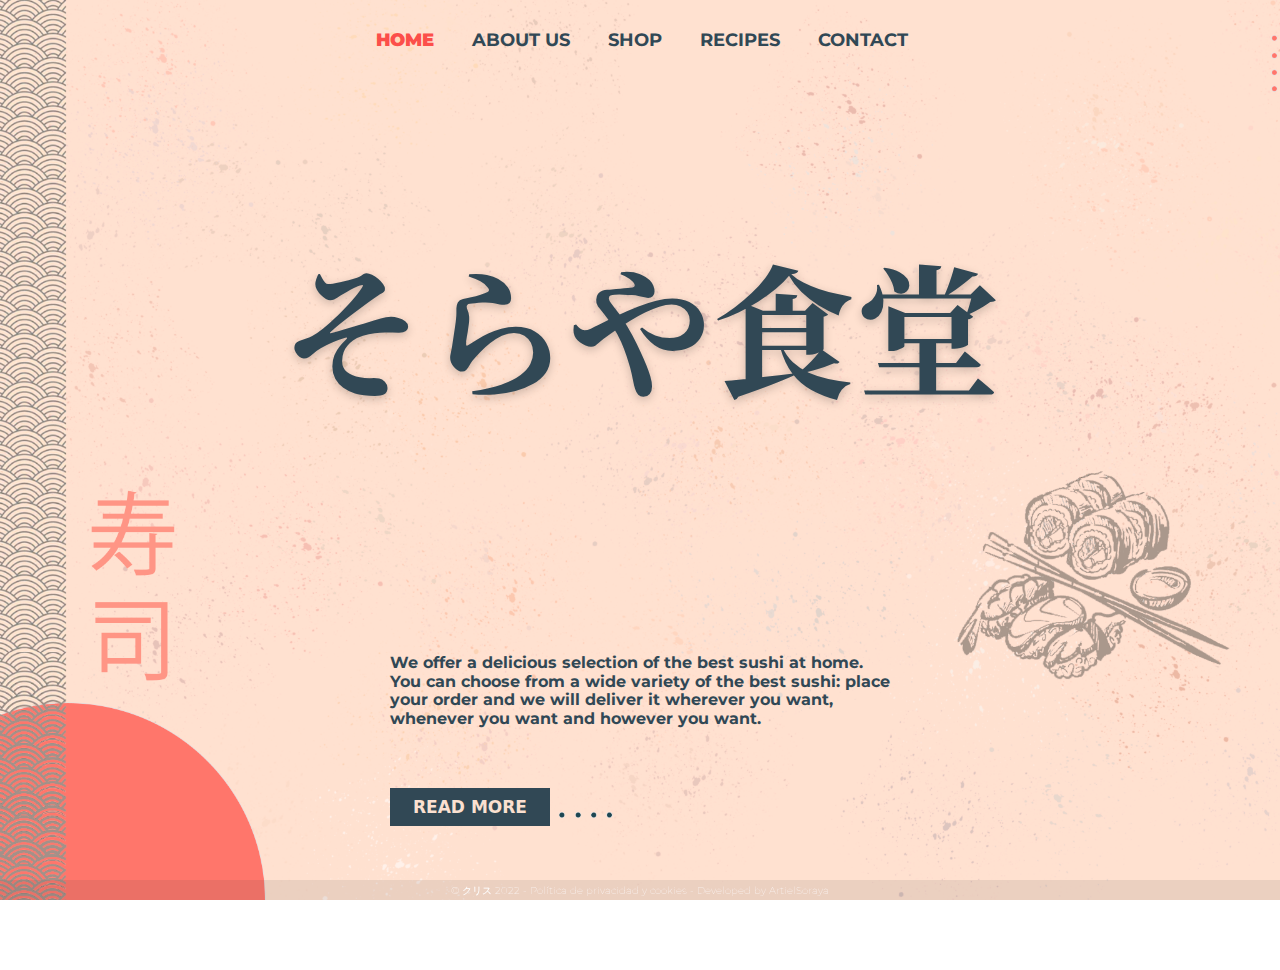
==== index.html @ 7b1b4724 "Add files via upload" ====
<!DOCTYPE html>
<html>
<head>
	<meta charset="utf-8">
	<meta name="viewport" content="width=device-width, initial-scale=1.0">
	<link rel="icon" href="estiloCss/imagenes/artso.ico">
	<link rel="stylesheet" type="text/css" href="normalize.css">
	<link rel="stylesheet" type="text/css" href="estiloCss/estilo.css">
	<link href="https://fonts.googleapis.com/css2?family=Anton&family=Montserrat:wght@300&display=swap" rel="stylesheet">
	<link href="https://fonts.googleapis.com/css2?family=Beau+Rivage&display=swap" rel="stylesheet">
	<link rel="stylesheet" href="https://unpkg.com/aos@next/dist/aos.css" />
	<link href="https://cdn.jsdelivr.net/npm/bootstrap@5.1.3/dist/css/bootstrap.min.css" rel="stylesheet" integrity="sha384-1BmE4kWBq78iYhFldvKuhfTAU6auU8tT94WrHftjDbrCEXSU1oBoqyl2QvZ6jIW3" crossorigin="anonymous">
	<link href="https://fonts.googleapis.com/css2?family=Noto+Serif+JP:wght@600&display=swap" rel="stylesheet">
	<title>クリス Japanese Food</title>
</head>

<body class="backgroundInicio">	
	<header>
        <nav id="site-nav" class="site-nav">
            <ul>
                <li><a href=""><i class="fa fa-home site-nav--icon"></i><strong>HOME</strong></a></li>
                <li><a href="enlaces/Nosotros.html"><i class="fa fa-info site-nav--icon"></i>ABOUT US</a></li>
                <li><a href="enlaces/Pedidos.html"><i class="fa fa-pencil-alt site-nav--icon"></i>SHOP</a></li>
                <li><a href="enlaces/Recetas.html"><i class="fa fa-dollar-sign site-nav--icon"></i>RECIPES</a></li>
                <li><a href="enlaces/Contacto.html"><i class="fa fa-envelope site-nav--icon"></i>CONTACT</a></li>
            </ul><div class="container">
            <img class="logo" src=""> 
        </div>
        </nav>

        <div id="menu-toggle" class="menu-toggle" onClick="cambiarClase()">
            <div class="hamburger"></div>
        </div>
	</header>
	<div class="index">
		<h1>そらや食堂</h1>
		<p>We offer a delicious selection of the best sushi at home. You can choose from a wide variety of the best sushi: place your order and we will deliver it wherever you want, whenever you want and however you want.</p>
		<p><a class="botonPedir" href="enlaces/Nosotros.html">READ MORE</a></p>
	</div>
		<footer> <!-- Pie de página -->
				<h4>© クリス 2022 - Política de privacidad y cookies - Developed by ArtielSoraya</h4>
		</footer>
	<script src="js/app.js"></script>
</body>
</html>
---- estiloCss/estilo.css ----
* {
	font-family: 'Montserrat', sans-serif;
	text-decoration: none !important;
	font-weight: bold;
}

html {
  min-height: 100vh;
  position: relative;
}

body {
	overflow-x: hidden;
	margin-bottom: 40px;
}

strong {
	color: #fc4f4a;
}

/*----------------------------------------- NAV Y ENLACES DEL INDEX DE INICIO ----------------------------*/
header{
	width: 100vw;
    color: #314855;
    margin-top: 30px;
    position: relative;
    z-index: 9999;
}

header::after{
    content: '';
    clear: both;
    display: block;
}

.logo, .logo2 {
    position: absolute;
    width: 265px;
    left: 0px;
    top: 0;
}

.site-nav{
	text-align: center;
	width: 100%;
    top:100%;
    position: absolute;   
    clip-path: circle(0px at top right);
    transition: clip-path ease-in-out 700ms;
}

.site-nav-open{
    clip-path: circle(150% at top right);
}

.site-nav ul{
    margin: 0;
    padding: 0;
    list-style: none;
}

.site-nav a{
	color: #314855;
	min-width: 10px;
	height: 15px;
	margin: 20px 15px 5px;
	text-decoration: none;
	font-family: 'Montserrat', sans-serif;
	text-align: center;
	font-size: 18px;
	font-weight: bold;
}

.site-nav a:hover {
	transition: color 0.3s ease;
	color: #999999;
}

.site-nav--icon{
    display: inline-block;
    font-size: 1.5em;
    margin-right: 1em;
    width: 1.1em;
    text-align: right;
    color: rgba(255, 255, 255, .4);
}

.menu-toggle{
    padding: 1em;
    position: absolute;
    top: .5em;
    right: .5em;
}
.menu-open .hamburger{
    transform: rotate(45deg);
}
.menu-open .hamburger::before{
    opacity: 0;
}
.menu-open .hamburger::after{
    transform: translateY(-3px) rotate(-90deg);
}
.hamburger,
.hamburger::before,
.hamburger::after{
    content: '';
    display: block;
    background: black;
    height: 3px;
    width: 1.75em;
    border-radius: 3px;
    transition: all ease-in-out 0.1s;
}
.hamburger::before{
    transform: translateY(-6px);
}
.hamburger::after{
    transform: translateY(3px);
}

@media (max-width: 700px) {
	.logo {
		position: relative;
		width: 360px;
		top: 80px;
	}
	.logo2 {
		position: relative;
		width: 325px;
	}
	.site-nav {

		right: 0;
		height: 250px;
		width: 100%;
		background: #314855;
		margin-top: 10px;
		  transition: all ease-in-out 0.3s;
	}
	.site-nav ul {
		width: 100%;
		position: absolute;
	}
	.site-nav li {
		width: 100%;
		text-align: center;
		margin-top: 20px;
	}
	.site-nav a {
		width: 100%;
		font-size: 14px;
		color: #dfdfdf;
		font-weight: bold;
	}
	.menu-toggle {
	top: -1.5em;
	}
}



@media (min-width:700px){
  .menu-toggle{
      display: none;
  } 
  .site-nav{
      height: auto;
      position: absolute;
      background: transparent;
      float: right;
      margin-right: 10px;
      clip-path: initial;
  } 
  .site-nav li{
      display: inline-block;
      border: none;
  }

  .site-nav a{
      padding: 0;
      margin-left: 1em;
  }
  .site-nav--icon{
      display: none;
  }
  .site-nav a:hover,
  .site-nav a:focus{
      background: transparent;
  }

}


/*---------------------- INDEX DE INCIO.------------------------*/

.index {
	display: flex;
	flex-direction: column;
 	justify-content: center;
  	align-items: center;
	margin: auto;
	width: 100%;
	height: 100vh;
	text-align: left;
}

.index h1 {
	font-size: 9em;
	padding: 100px;
	color: #314855;
	font-family: 'Noto Serif JP', serif;
	margin-top: 20px;
	font-weight: bold;
	text-shadow: 0 3px 10px rgb(0 0 0 / 20%);
}

.index p {
	margin-top: 50px;
	margin-bottom: 20px;
	width: 500px;
	color: #314855;
	font-weight: bold;
}

.botonPedir {
    font-family: system-ui;
    text-decoration: none;
    background: #314855;
    padding: 9px 23px;
    color: #fbe0d0;
    font-size: 17px;
    text-transform: uppercase;
    font-weight: 700;
}


.botonPedir:hover{
    background: #fbe0d0;
    color: #314855;
    border: solid 2px #314855;
    transition-duration: .3s;
}

.backgroundInicio {
	background-image: url(imagenes/portadadefinitiva.png);
	background-size: cover;
	 background-position:center center; 
	background-attachment: fixed;
}


@media screen and (max-width: 600px) {
	.index {
	width: 250px;
	height: 540px;
}
.botonPedir {
	font-size: 12px;
}
.index h1 {
	width: 90%;
	border: none;
	font-size: 2em;
	padding: 12px;
	margin-top: 20px;
}
.index p {
	font-size: 13px;
	width: 250px;
}
.backgroundInicio {
	background-image: url(imagenes/PortadaJapanResponsive.png);
}
}
@media screen and (max-width: 900px){

}


/* ------- INDEX NOSOTROS ----------------------------------------------*/

.nosotros {
	display: flex;
	flex-direction: column;
 	justify-content: center;
  	align-items: center;
	margin: auto;
	width: 100%;
	height: 100vh;
	text-align: left;
	color: #314855;
}

.datoWeContainer {
	margin-top: 50px;
	flex-wrap: wrap;
	display: flex;
}

.datoWe {
	margin: 10px;
	width: 300px;
	height: 300px;
	background-color: #fbe0d0;
	padding: 19px;
    box-shadow: 0 3px 10px rgb(0 0 0 / 20%);
}

.datoWe h2 {
	color: #314855;
}

.datoWe h3 {
	margin-top: 30px;
}

.datoWe p {
	margin-top: 25px;
	margin-bottom: 20px;
	width: 270px;
	color: #314855;
	font-weight: bold;
}

.imagenEco {
	width: 40px;
	margin-left: auto;
    margin-right: auto;
    display: block;
}

.datoWe:hover {

	transition: 0.2s;
	
}
.backgroundNosotros {
	background-image: url(imagenes/segundaPortada1.png);
		background-size: cover;
	 background-position:center center; 
	background-attachment: fixed;
}

@media screen and (max-width: 900px) {
	.nosotros {
		width: 260px;
		height: 1000px;
	}
	.nosotros p {
		font-size: 12px;
	}
	.datoWeContainer {
		align-items: center;
		margin-top: 30px;
	}
	.datoWe {
		height: 240px;
	}
}

/*-------------------------- INDEX PEDIDOS --------------------*/

.pedidos h1 {
	color: #314855;
	font-size: 2em;
	font-weight: bold;
	text-align: center;
	width: 100%;
	margin-top: 235px;
	position: absolute;
}

.container{
    text-align: center;
    margin: auto;
}
.header-section{
}
.header-section div{
    position: relative;
}
.header-section p{
    position: absolute;
    top: -24px;
    right: -8px;
    background-color: #fbe0d0;
    padding: 1px 6px;
    border-radius: 50%;
    color:#314855;
    font-weight: 700;
    font-family: system-ui;
    line-height: 18px;
}

.carroCompra {
	top: 90px;
	width: 50px;
	height: 30px;
	position: absolute !important;
	right: 320px !important;
}

.cart{
    width: 39px;
    height: 38px;
}
.cart-products{
    position: absolute!important;
    top: 140px;
    right: 10px;
    background-color: #fbe0d0;
    padding: 0 18px;
    box-shadow: 0 3px 10px rgb(0 0 0 / 20%);
    display: none;
    min-width: 290px;
    z-index: 3;
}

.cart:hover{
    margin-bottom: 16px;
    transition-duration: .5s;
}
/*end header*/
.products{
    padding-top: 375px;
    display: flex;
    flex-wrap: wrap;
    justify-content: space-evenly;
}

.carts{
    max-width: 250px;
    box-shadow: 0 3px 10px rgb(0 0 0 / 20%);
    padding-bottom: 34px;
    margin-bottom: 40px;
    background-color: #fbe0d0;
}
.carts img{
    width: 100%;
}
.carts p{
    font-family: system-ui;
    font-weight: 500;
    padding: 0 20px;
    margin-bottom: 24px;
}
.carts div p{
    position: absolute;
    top: 0;
    right: 0px;
    background-color: #314855;
    color: #fbe0d0;
    padding: 2px 7px 4px 21px;
    clip-path: polygon(25% 0%, 100% 0%, 100% 100%, 25% 100%, 0% 50%);
}
.carts div{
    position: relative;
}
.carts a{
 font-family: system-ui;
    text-decoration: none;
    background: #314855;
    padding: 9px 23px;
    color: #fbe0d0;
    font-size: 17px;
    text-transform: uppercase;
    font-weight: 700;
}

.carts a:hover{
    background: #fbe0d0;
    color: #314855;
    border: solid 2px #314855;
    transition-duration: .3s;
}

/*float cart*/
.cart-products .item img{
    width: 115px;
}

.cart-products .item{
    display: flex;
    align-items: center;
    border-bottom: solid 2px #314855;
}
.cart-products .item .item-content{
    margin: 0 19px;
    width: 201px;
}
.cart-products .item .item-content h5{
    margin: 0;
    font-size: 15px;
    font-weight: 400;
    font-family: system-ui;
}
.cart-products .item .item-content h6{
    margin: 0;
    font-size: 13px;
    font-weight: 400;
    font-family: system-ui;
}
.cart-products .item span{
    background-color: #fbe0d0;
    padding: 0px 5px;
    border-radius: 50%;
    color: #ff9585;
    font-family: system-ui;
    cursor: pointer;
}
.cart-products h3{
    margin-bottom: 0;
}
.cart-products .item .item-content h5.cart-price{
    font-weight: 700;
}

/*stye to btn close*/
p.close-btn{
    top: -4px;
    right: 6px;
    cursor: pointer;
    color: #000;}

.backgroundPedidos {
	background-image: url(imagenes/segundaPortada1.png);	
	background-size: cover;
	background-attachment: fixed;
	position: absolute;
	top: 0;
	left: 0;
	width: 100%;
	height: 100%;
	position: static;
}

@media screen and (max-width: 500px) {
	.pedidos h1 {
		margin-top: 30px;
	}
	.products {
		padding-top: 140px;
	}
	.carts{
		height: 200px;
		margin: 5px;
	}
	.carts a {
		font-size: 14px;
	}
}

/* ---------------------------- RECETAS --------*/

.recetarium {
	padding: 20px 20px 20px 20px;
	display: flex;
	flex-direction: column;
 	justify-content: center;
  	align-items: center;
	margin: auto;
	width: 100%;
	height: 100vh;
	text-align: left;
	color: #314855;
}

.recipesContainer {
	margin-top: 50px;
	flex-wrap: wrap;
	width: 100vh;
	display: inline-flex;
	justify-content: center;
}

.recipes {
	cursor: pointer;
	margin: 10px;
	width: 300px;
	height: 300px;
	background-color: #fbe0d0;
    box-shadow: 0 3px 10px rgb(0 0 0 / 20%);
}

.recipes img {
	object-fit: contain;
	width: 296px;
	position: absolute;
}

.recipes img:hover {
	transition: 0.3s;
	opacity: 0;
}

.recipes p {
	padding-top: 50px;
	margin: auto;
	text-align: center;
	width: 270px;
	color: #314855;
	font-weight: bold;
}

.backgroundRecetas {
background-image: url(imagenes/segundaPortada1.png);	
	background-size: cover;
	background-attachment: fixed;
	position: absolute;
	top: 0;
	left: 0;
	width: 100%;
	height: 100%;
	position: static;
}


@media screen and (max-width: 900px) {
	.carts img {
		width: 150px;
	}
	.recipesContainer{
		width: 45vw;
	}
	.recetarium{
		width: 100%;
		height: 100%;
	}
	.recipes {
		width: 320px;
		height: 140px;
	}
	.recipes img {
		width: 136px;
	}
	.recipes p{
		padding-top: 14px;
		font-size: 12px;
		padding-left: 140px;
	}
}
/*------------------CONTACTO -------------------*/

.backgroundContacto {
	background-image: url(imagenes/portadadefinitivacontacto.png);	
	background-size: cover;
	background-attachment: fixed;
	position: absolute;
	top: 0;
	left: 0;
	width: 100%;
	height: 100%;
	position: static;
}

.hello {
	margin-top: 100px;
	z-index: 9;
	position: absolute;
	width: 100%;
	color: #314855;
	justify-content: center;
	text-align: center;
}

.form {
	padding-left: 20%;
	padding-right: 20%;
	width: 100%;
	margin-top: 100px;
	margin-bottom: 50px;
}

.contact {
	text-align: center;
	width: 900px;
	height: 500px;
  	padding: 1.8rem;
  	overflow: hidden;
 	color: #314855;
  	margin: auto;
 	background-color: #fbe0d0;
 	box-shadow: 0 3px 10px rgb(0 0 0 / 20%);
}

.contact label, .contact input, .contact textarea {
  display: block;
  width: 700px;  
  margin: auto;
}

.contact label {
  font-weight: 700;
}

.contact input:not([type='submit']), .contact textarea {
  border: none;
  background-color: #fbe0d0;
  border-bottom: 2px solid #fbe0d0;
  margin-bottom: 20px;
  margin-top: 10px;
  font-size: 20px;
  outline: none;
  color: gray;
 box-shadow: 0 3px 10px rgb(0 0 0 / 20%);
}

.contact textarea {
  min-height: 100px;
}

input[type='submit'] {
  padding: 10px;
  background: #314855;
  border: none;
  color: #fbe0d0;
  font-size: 20px;
  /* pointer-events: none; */
  cursor: pointer;

}

/*---------------------------*/

.redes {
	display: inline-flex;
	width: 400px;
	height: 100px;
	justify-content: space-between;
}

.redes a {
	transition: 0.2s;
		margin: auto;
}

.redes a:hover {

	transform: rotate(45deg);
}

.redes img {
	width: 50px;
	height: 50px;
}

@media screen and (max-width:  1250px){
	.form {
		padding:0;
	}
	.contact label, .contact input, .contact textarea {
		width: 500px;
	}
	.contact {
		width: 660px;
	}
}

@media screen and (max-width: 500px) {
	.form{
		padding-left: 5%;
		padding-right: 5%;
		margin-top: 40px;
		margin-bottom: 25px;
	}
	.hello {
		margin-top: 2px;
	}
	.contact {
		width: 300px;
		height: 450px;
	}
	.contact label, .contact input, .contact textarea {
    display: block;
    width: 188px;
    margin: auto;
    font-size: 12px;
	}
	.redes {
		width: 300px;
		height: 100px;
		padding-bottom: 70px;
	}
	p {
		text-align: center;
		font-size: 12px !important;
	}
	h1, h3 {
		text-align: center;
	}
}


/* ------ PIE DE PÁGINA -----*/

footer {
	color: white;
  position:fixed;
  left:0px;
  bottom:0px;
  height:20px;
  width:100%;
  display: inline-flex;
	justify-content: center;
	background-color: rgb(60, 60, 60, 0.1);
}

footer h4 {
	font-weight: 100 !important;
	font-size: 10px;
	margin:  5px;
}

@media screen and (max-width: 600px) {
	footer h4 {
	text-align: center;
	font-weight: 100 !important;
	font-size: 7px;
	margin:  10px;
	}
	footer {
		height: 24px;
	}
}
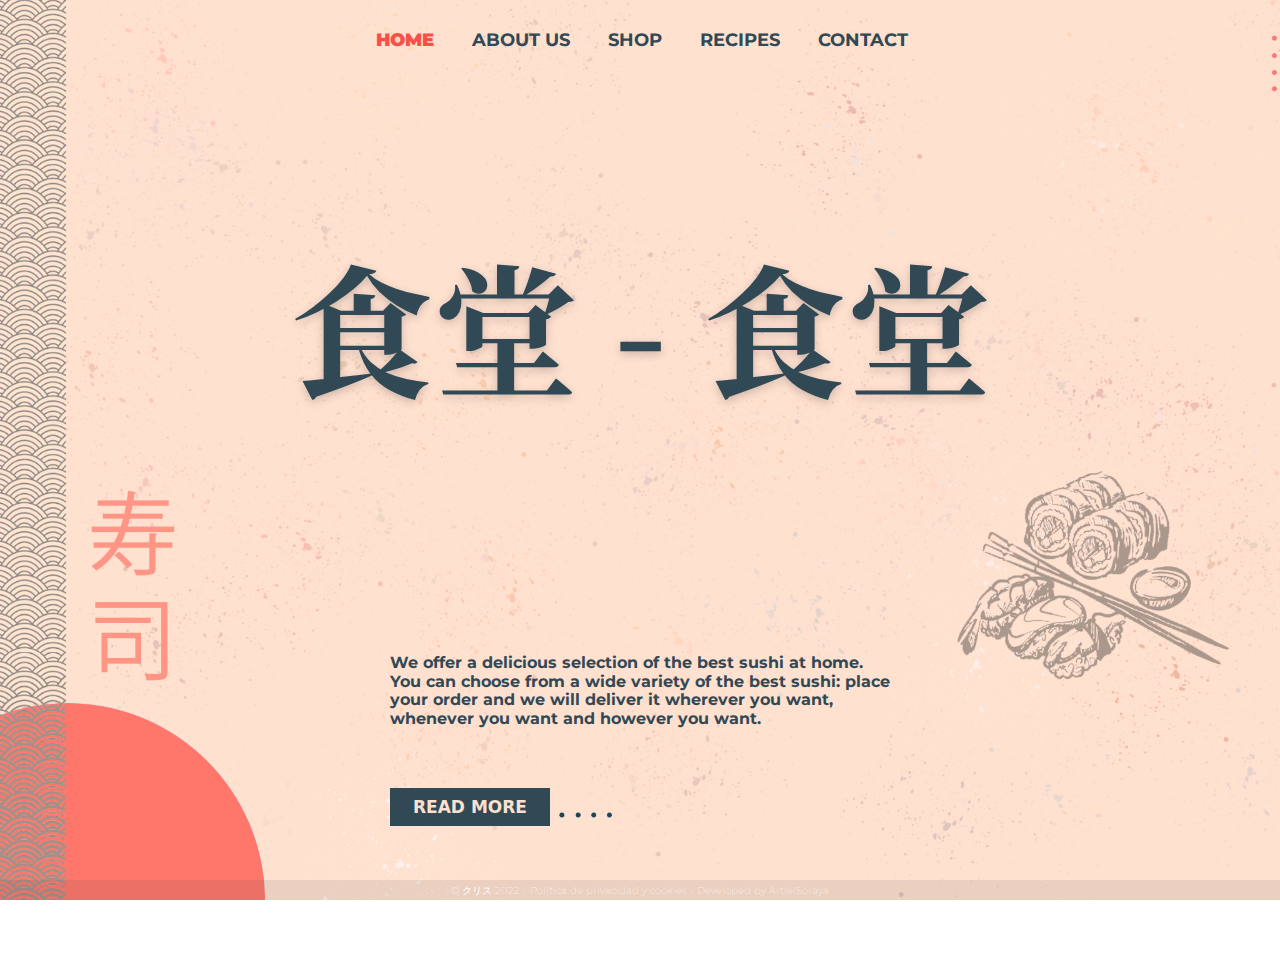
==== commit 80e74d75: "Update index.html" ====
--- a/index.html
+++ b/index.html
@@ -33,7 +33,7 @@
         </div>
 	</header>
 	<div class="index">
-		<h1>そらや食堂</h1>
+		<h1>食堂 - 食堂</h1>
 		<p>We offer a delicious selection of the best sushi at home. You can choose from a wide variety of the best sushi: place your order and we will deliver it wherever you want, whenever you want and however you want.</p>
 		<p><a class="botonPedir" href="enlaces/Nosotros.html">READ MORE</a></p>
 	</div>
@@ -42,4 +42,4 @@
 		</footer>
 	<script src="js/app.js"></script>
 </body>
-</html>+</html>
--- a/estiloCss/estilo.css
+++ b/estiloCss/estilo.css
@@ -251,8 +251,7 @@
 
 @media screen and (max-width: 600px) {
 	.index {
-	width: 250px;
-	height: 540px;
+	height: 70vh;
 }
 .botonPedir {
 	font-size: 12px;
@@ -687,6 +686,7 @@
   display: block;
   width: 700px;  
   margin: auto;
+	padding:10px;
 }
 
 .contact label {
@@ -699,7 +699,7 @@
   border-bottom: 2px solid #fbe0d0;
   margin-bottom: 20px;
   margin-top: 10px;
-  font-size: 20px;
+  font-size: 14px;
   outline: none;
   color: gray;
  box-shadow: 0 3px 10px rgb(0 0 0 / 20%);
@@ -821,4 +821,4 @@
 	footer {
 		height: 24px;
 	}
-}+}
